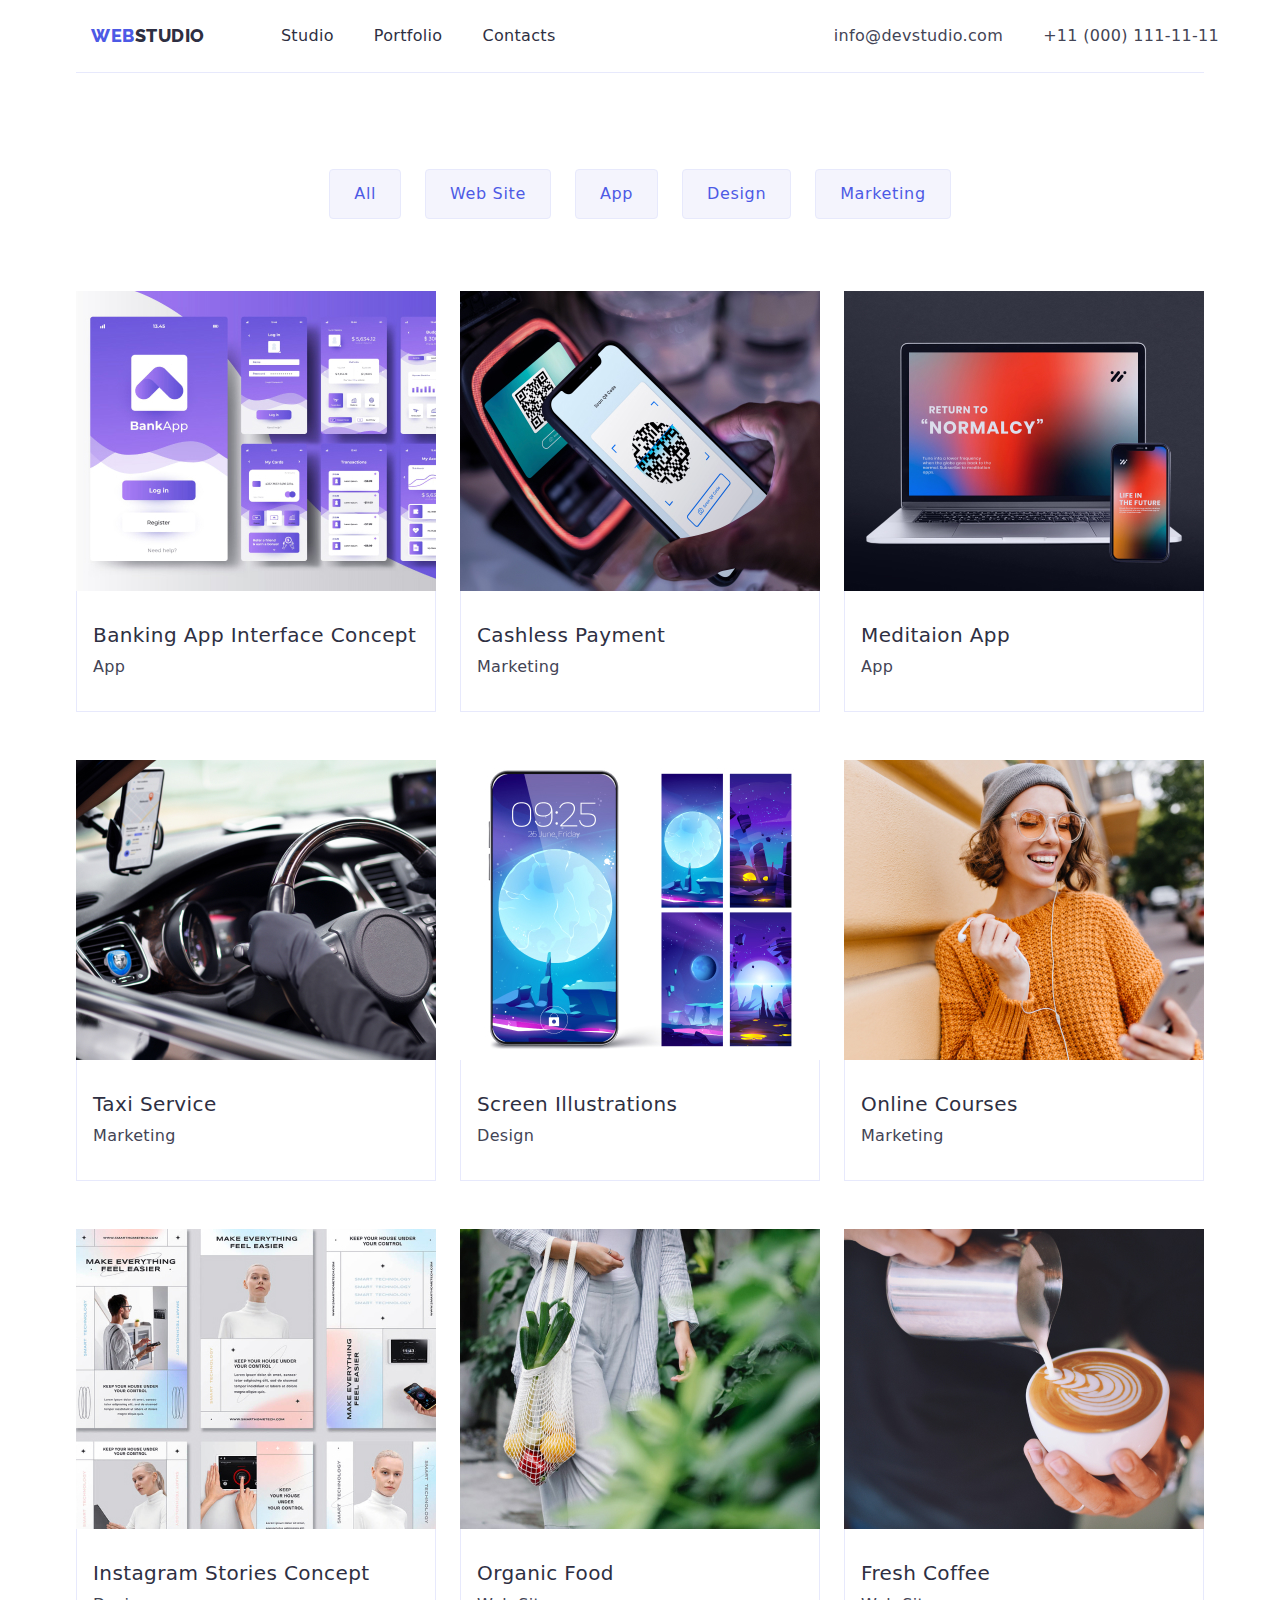
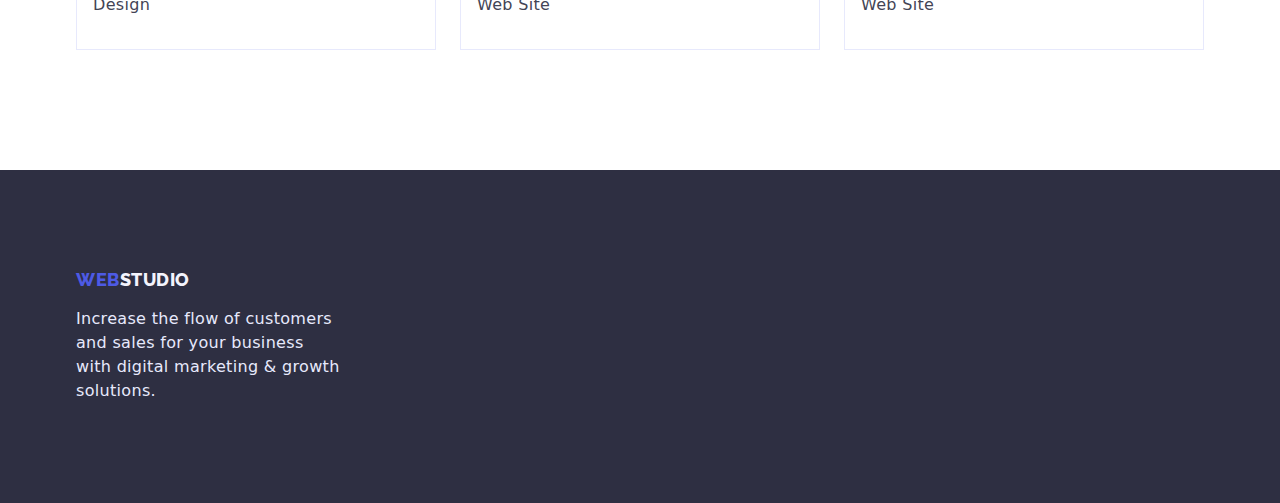
==== portfolio.html @ 59add904 "1" ====
<!DOCTYPE html>
<html lang="en">

<head>
	<meta charset="UTF-8" />
	<meta http-equiv="X-UA-Compatible" content="IE=edge" />
	<meta name="viewport" content="width=device-width, initial-scale=1.0" />

	<link rel="preconnect" href="https://fonts.googleapis.com" />
	<link rel="preconnect" href="https://fonts.gstatic.com" crossorigin />
	<link
		href="https://fonts.googleapis.com/css2?family=Raleway:wght@800&family=Roboto:wght@400;500;700;900&display=swap"
		rel="stylesheet" />
	<link rel="stylesheet" href="./CSS/styles.css" />
	<link rel="stylesheet" href="https://cdn.jsdelivr.net/npm/modern-normalize@1.1.0/modern-normalize.min.css" />
	<title>Portfolio</title>
</head>

<body>
	<div class="container">
		<header class="header">
			<div class="container page-container">
				<nav class="header-nav">
					<a href="./index.html" class="logotype"><span class="logo">Web</span><span>Studio</span></a>
					<ul class="site-menu">
						<li class="nav-inner"><a href="" class="nav-site link">Studio</a></li>
						<li class="nav-inner"><a href="./portfolio.html" class="nav-site link">Portfolio</a></li>
						<li class="nav-inner"><a href="" class="nav-site link">Contacts</a></li>
					</ul>
				</nav>
				<address class="address">
					<ul class="address-list">
						<li class="address-inner">
							<a href="mailto:info@devstudio.com" class="address-item link">info@devstudio.com</a>
						</li>

						<li class="address-inner">
							<a href="tel:+110001111111" class="address-item link">+11 (000) 111-11-11</a>
						</li>
					</ul>
				</address>
			</div>
		</header>
	</div>
	<main>
		<section class="section-portfolio">
			<div class="container">
				<h1 class="visually-hidden">Portfolio</h1>
				<ul class="list-btn">
					<li class="btn-item"><button type="button" class="buttons-nav">All</button></li>
					<li class="btn-item"><button type="button" class="buttons-nav"> Web Site</button></li>
					<li class="btn-item"><button type="button" class="buttons-nav">App</button></li>
					<li class="btn-item"><button type="button" class="buttons-nav">Design</button></li>
					<li class="btn-item"><button type="button" class="buttons-nav">Marketing</button></li>
				</ul>
				<!-- row1 -->

				<ul class="list-product">
					<li class="item-product">
						<img src="./images/app1.jpg" alt="app1" width="360" />
						<div class="block-img">
							<h2 class="title-img">Banking App Interface Concept</h2>
							<p class="title-service">App</p>
						</div>
					</li>
					<li class="item-product">
						<img src="./images/Marketing1.jpg" alt="marketing1" width="360" />
						<div class="block-img">
							<h2 class="title-img">Cashless Payment</h2>
							<p class="title-service">Marketing</p>
						</div>
					</li>
					<li class="item-product">
						<img src="./images/app2.jpg" alt="app2" width="360" />
						<div class="block-img">
							<h2 class="title-img">Meditaion App</h2>
							<p class="title-service">App</p>
						</div>
					</li>
					<!-- row2 -->
					<li class="item-product">
						<img src="./images/Marketing2.jpg" alt="marketing2" width="360" />
						<div class="block-img">
							<h2 class="title-img">Taxi Service</h2>
							<p class="title-service">Marketing</p>
						</div>
					</li>
					<li class="item-product">
						<img src="./images/Design1.jpg" alt="Design1" width="360" />
						<div class="block-img">
							<h2 class="title-img">Screen Illustrations</h2>
							<p class="title-service">Design</p>
						</div>
					</li>
					<li class="item-product">
						<img src="./images/Marketing3.jpg" alt="Marketing3" width="360" />
						<div class="block-img">
							<h2 class="title-img">Online Courses</h2>
							<p class="title-service">Marketing</p>
						</div>
					</li>

					<!-- row3 -->
					<li class="item-product">
						<img src="./images/Design2.jpg" alt="Design2" width="360" />
						<div class="block-img">
							<h2 class="title-img">Instagram Stories Concept</h2>
							<p class="title-service">Design</p>
						</div>
					</li>
					<li class="item-product">
						<img src="./images/WebSite1.jpg" alt="WebSite1" width="360" />
						<div class="block-img">
							<h2 class="title-img">Organic Food</h2>
							<p class="title-service">Web Site</p>
						</div>
					</li>
					<li class="item-product">
						<img src="./images/WebSite2.jpg" alt="WebSite2" width="360" />
						<div class="block-img">
							<h2 class="title-img">Fresh Coffee</h2>
							<p class="title-service">Web Site</p>
						</div>
					</li>
				</ul>
			</div>
		</section>
	</main>

	<footer class="cellar">
		<div class="container">
			<a href="./index.html" class="logotype-cellar"><span class="logo-cellar">Web</span><span>Studio</span></a>

			<p class="description-footer">
				Increase the flow of customers and sales for your business with digital marketing & growth solutions.
			</p>
		</div>
	</footer>
</body>

</html>
---- CSS/styles.css ----
body {
	font-family: "Roboto", sans-serif;
	font-size: 16px;
	letter-spacing: 0.02em;
	line-height: 1.5;
	color: #2e2f42;
}

h1,
h2,
h3,
h4,
h5,
h6,
p {
	margin-top: 0;
	margin-bottom: 0;
}
ul,
ol {
	margin-bottom: 0;
	margin-top: 0;
	padding-left: 0;
}

a {
	text-decoration: none;
}

ul,
ol {
	list-style: none;
}
img {
	max-width: 100%;
	height: auto;
	display: block;
}
.visually-hidden {
	position: absolute;
	height: 1px;
	margin: -1px;
	border: 0;
	padding: 0;
	white-space: nowrap;
	clip-path: inset(100%);
	clip: rect(0 0 0 0);
	overflow: hidden;
	width: 1px;
}
.header {
	padding: 24px 0;
	border-bottom: 1px solid #e7e9fc;
}
.header-nav {
	display: flex;
	align-items: center;
}

.logotype {
	font-family: "Raleway";
	font-style: normal;
	font-weight: 800;
	font-size: 18px;
	line-height: 1.33;
	display: flex;
	align-items: center;
	letter-spacing: 0.03em;
	text-transform: uppercase;
	color: #2e2f42;
	margin-right: 76px;
}

.logo {
	color: #4d5ae5;
}
.nav-menu {
	display: flex;
	align-items: center;
}
.site-menu {
	display: flex;
	align-items: center;
}

.nav-inner:not(:last-child) {
	margin-right: 40px;
}
.nav-site {
	font-weight: 500;

	color: #2e2f42;
}
.nav-site {
	background: #ffffff;
}
.nav-site:hover {
	color: #4d5ae5;
}

.nav-site:focus {
	color: #434455;
}

.link {
}

.address {
	font-style: normal;
	margin-left: auto;
}

.address-list {
	display: flex;
	align-items: center;
}
.address-inner:not(:last-child) {
	margin-right: 40px;
}
.address-item {
	font-weight: 400;
	font-size: 16px;
	line-height: 24px;

	letter-spacing: 0.02em;

	color: #434455;
}

.address-item:hover {
	color: #4d5ae5;
}

.address-item:focus {
	color: #434455;
}

.dark {
	background: #2e2f42;
}
.hero {
	text-align: center;
	background: #2e2f42;

	padding-top: 188px;
	padding-bottom: 188px;
}

.header-title {
	font-weight: 700;
	font-size: 56px;
	line-height: 1.07;

	color: #ffffff;
	width: 507px;
	margin: 0 auto 48px;
	text-align: center;
	letter-spacing: 0.02em;
}
.hearo-btn {
	line-height: 1.5;
	height: 10px;
	letter-spacing: 0.04em;
	cursor: pointer;
	color: #ffffff;
	padding: 16px 32px;
	gap: 10px;
	background: #4d5ae5;
	box-shadow: 0px 4px 4px rgb(0 0 0 / 15%);
	border-radius: 4px;
	flex-basis: 56px;
	height: 56px;
	border: none;
}

.hero-container {
	display: flex;
	text-align: center;
	flex-direction: column;
	align-items: center;
	flex-wrap: wrap;
}
.button-container {
}

.title-block {
	line-height: 1.2;
	font-weight: 500;
	font-size: 20px;
}

.description-block {
	font-weight: 400;

	line-height: 24px;

	color: #434455;
}

.examplex {
	line-height: 1.11;
}

.header-examplex {
	font-weight: 700;
	font-size: 36px;

	line-height: 1.11;

	text-transform: capitalize;
}

.work-team {
	background: #f4f4fd;
}

.list-img-team {
}

.img-team {
}

.workers-name {
	line-height: 1.2;
	font-weight: 500;
	font-size: 20px;
}

.position {
	font-weight: 400;
	font-size: 16px;
	line-height: 24px;
}

.logotype-cellar {
	font-family: "Raleway";
	font-weight: 800;
	font-size: 18px;
	line-height: 1.16;
	display: flex;
	align-items: center;
	letter-spacing: 0.03em;
	text-transform: uppercase;
	color: #f4f4fd;
	margin-bottom: 16px;
}

.logo-cellar {
	color: #4d5ae5;
}

.dark-back {
	background: #2e2f42;
}

.list-btn {
}

.btn-item {
}

.buttons-nav {
	font-family: inherit;
	font-weight: 500;

	letter-spacing: 0.04em;

	color: #4d5ae5;

	cursor: pointer;

	background: #f4f4fd;

	border: 1px solid #e7e9fc;
	border-radius: 4px;
	line-height: 1.5;
}

.hearo-btn:focus {
	color: #4d5ae5;
}

.hearo-btn:hover {
	color: #ffffff;
	background: #404bbf;
	box-shadow: 0px 3px 1px rgba(0, 0, 0, 0.1), 0px 2px 1px rgba(0, 0, 0, 0.08), 0px 2px 2px rgba(0, 0, 0, 0.12);
}

.text-button:hover {
	background: #404bbf;
}

.container {
	width: 1158px;
	margin-left: auto;
	margin-right: auto;
	padding: 0 15px;
}

.page-container {
	display: flex;
	align-items: center;
}

.feature {
	padding-bottom: 120px;
	padding-top: 120px;
}

.notitle {
	display: flex;
	position: absolute;
	width: 1px;
	height: 1px;
	margin: -1px;
	border: 0;
	padding: 0;
	white-space: nowrap;
	clip-path: inset(100%);
	clip: rect(0 0 0 0);
	overflow: hidden;
}

.feature-list {
	display: flex;
}
.feature-item:not(:nth-child(4n)) {
	margin-right: 24px;
}
.feature-title {
	font-weight: 500;
	font-size: 20px;
	line-height: 1.2;
	letter-spacing: 0.02em;
	margin-bottom: 8px;
}
.feature-text {
	color: #434455;
}
.examplex-section {
	padding-bottom: 120px;
}
.section-team {
	background: #f4f4fd;

	padding-bottom: 120px;
	padding-top: 120px;
}

.team-title {
	font-weight: 700;
	font-size: 36px;
	line-height: 40px;
	text-align: center;
	text-transform: capitalize;
	margin-bottom: 72px;
}

.team-list {
	display: flex;
	gap: 24px;
}

.team-list > li {
	background: #ffffff;
	box-shadow: 0px 1px 6px rgba(46, 47, 66, 0.08), 0px 1px 1px rgba(46, 47, 66, 0.16), 0px 2px 1px rgba(46, 47, 66, 0.08);
	border-radius: 0px 0px 4px 4px;
}

.text-container {
	padding-top: 32px;
	padding-bottom: 32px;
}

.team-minititles {
	font-weight: 500;
	font-size: 20px;
	line-height: 1.2;
	margin-bottom: 8px;
	text-align: center;
}

.team-text {
	text-align: center;

	color: #434455;
}
.cellar {
	background: #2e2f42;
	padding: 100px 0;
}

.description-footer {
	display: inline-block;

	color: #e7e9fc;
	width: 264px;
}

.examplex {
	padding-top: 0;
}
.ex-title {
	font-weight: 700;
	font-size: 36px;
	line-height: 1.11;
	text-align: center;

	text-transform: capitalize;
	margin-bottom: 72px;
}
.ex-list {
	display: flex;
}

.ex-img:not(:nth-child(3n)) {
	margin-right: 24px;
}
.section-portfolio {
	padding-top: 96px;
	padding-bottom: 120px;
}

.list-btn {
	display: flex;
	justify-content: center;
	text-align: center;
	margin-bottom: 72px;
}
.btn-item:not(:nth-child(5n)) {
	margin-right: 24px;
}

.buttons-nav {
	background: #f4f4fd;
	cursor: pointer;
	border: 1px solid #e7e9fc;
	border-radius: 4px;
	font-weight: 500;
	font-size: 16px;
	line-height: 1.5;
	padding: 12px 24px;
	letter-spacing: 0.04em;
	color: #4d5ae5;
	font-family: inherit;
}

.buttons-nav:focus {
	color: #4d5ae5;
}
.buttons-nav:hover {
	color: #ffffff;
	background: #404bbf;
	box-shadow: 0px 3px 1px rgba(0, 0, 0, 0.1), 0px 2px 1px rgba(0, 0, 0, 0.08), 0px 2px 2px rgba(0, 0, 0, 0.12);
	border-color: #404bbf;
}
.list-product {
	flex-wrap: wrap;
	display: flex;
	justify-content: center;

	padding-left: 0;

	gap: 48px 24px;
}
.item-product {
	width: calc((100% - 48px) / 3);
}
.title-img {
	font-weight: 500;
	font-size: 20px;
	line-height: 1.2;
	letter-spacing: 0.02em;
	margin-bottom: 8px;
}

.title-service {
	color: #434455;
}
.block-img {
	padding-top: 32px;
	border: 1px solid #e7e9fc;
	border-top: 0;
	padding: 32px 16px;
}
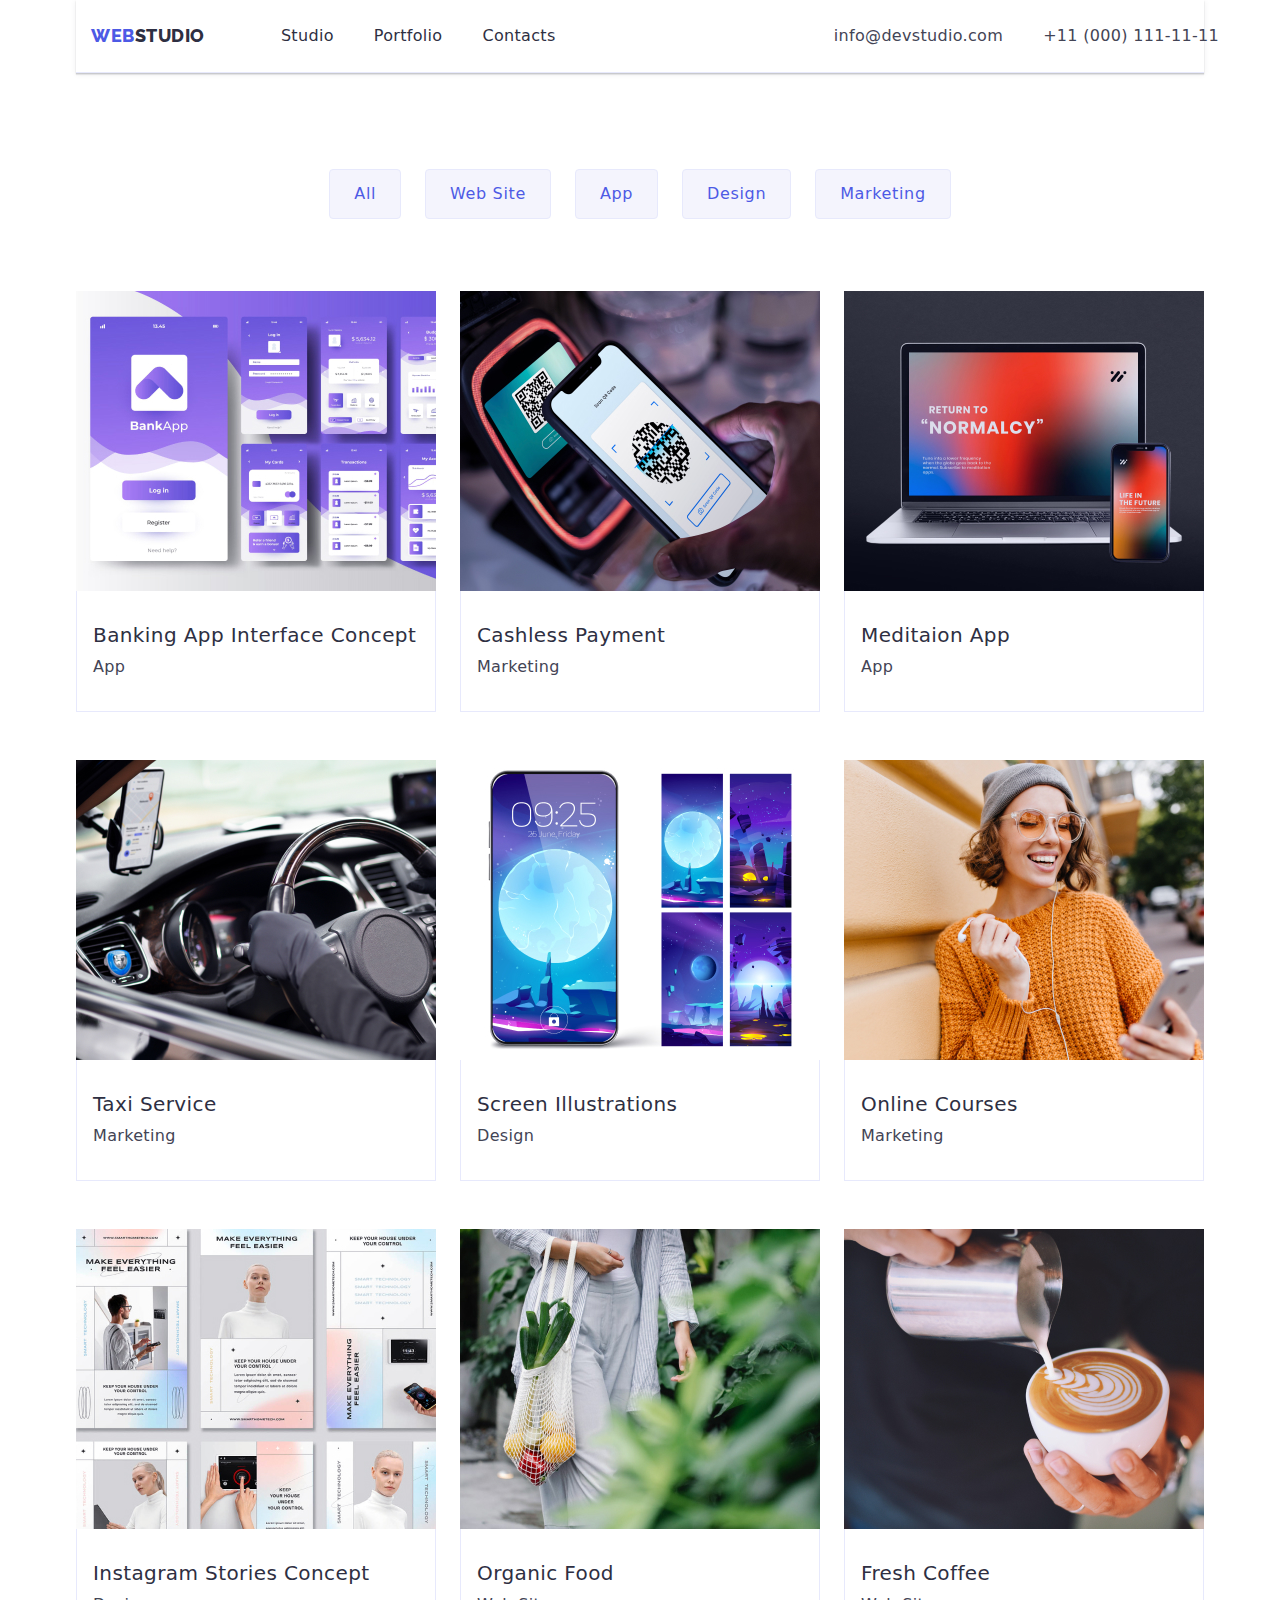
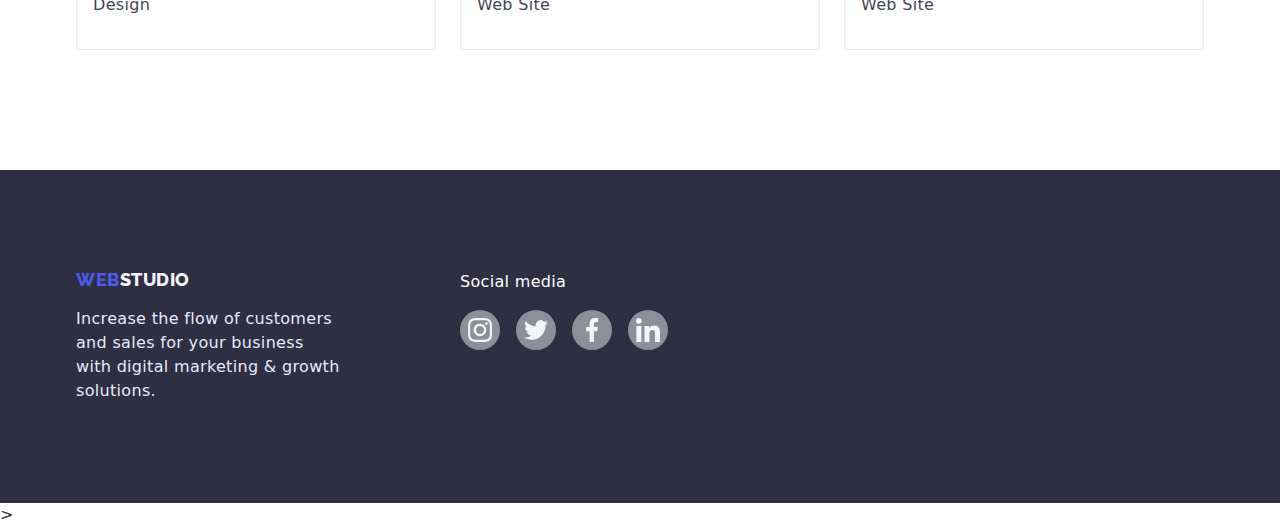
==== commit eb48d648: "end" ====
--- a/portfolio.html
+++ b/portfolio.html
@@ -127,15 +127,52 @@
 		</section>
 	</main>
 
+	<!--Footer-->
+
 	<footer class="cellar">
-		<div class="container">
-			<a href="./index.html" class="logotype-cellar"><span class="logo-cellar">Web</span><span>Studio</span></a>
+		<div class="cellar-cont container">
+			<div class="logo-footer-info"><a href="./index.html" class="logotype-cellar"><span
+						class="logo-cellar">Web</span><span>Studio</span></a>
+				<p class="description-footer">
+					Increase the flow of customers and sales for your business with digital marketing & growth
+					solutions.
+				</p>
+			</div>
+			<div class="link-block">
+				<p class="title-footer-link">Social media</p>
 
-			<p class="description-footer">
-				Increase the flow of customers and sales for your business with digital marketing & growth solutions.
-			</p>
+				<ul class="list-footer-link">
+					<li class="item-footer-list">
+						<a href="#" class="social-link">
+							<svg class="info-footer-link" width="24" height="24">
+								<use href="./images/sprite2.svg#icon-instagram"></use>
+							</svg></a>
+					</li>
+					<li class="item-footer-list">
+						<a href="#" class="social-link">
+							<svg class="info-footer-link" width="24" height="24">
+								<use href="./images/sprite2.svg#icon-twitter"></use>
+							</svg>
+						</a>
+					</li>
+					<li class="item-footer-list">
+						<a href="#" class="social-link">
+							<svg class="info-footer-link" width="24" height="24">
+								<use href="./images/sprite2.svg#icon-facebook"></use>
+							</svg>
+						</a>
+					</li>
+					<li class="item-footer-list">
+						<a href="#" class="social-link">
+							<svg class="info-footer-link" width="24" height="24">
+								<use href="./images/sprite2.svg#icon-linkedin"></use>
+							</svg>
+						</a>
+					</li>
+				</ul>
+			</div>
 		</div>
-	</footer>
+	</footer>>
 </body>
 
 </html>--- a/CSS/styles.css
+++ b/CSS/styles.css
@@ -51,6 +51,7 @@
 .header {
 	padding: 24px 0;
 	border-bottom: 1px solid #e7e9fc;
+	box-shadow: 0px 2px 1px rgba(46, 47, 66, 0.08), 0px 1px 1px rgba(46, 47, 66, 0.16), 0px 1px 6px rgba(46, 47, 66, 0.08);
 }
 .header-nav {
 	display: flex;
@@ -135,15 +136,18 @@
 	color: #434455;
 }
 
-.dark {
-	background: #2e2f42;
-}
 .hero {
 	text-align: center;
-	background: #2e2f42;
-
-	padding-top: 188px;
-	padding-bottom: 188px;
+	max-width: 1440рх;
+	height: 600px;
+	margin-left: auto;
+	margin-right: auto;
+	background-color: rgba(46, 47, 66, 0.7);
+	background-image: url(../images/Dark-bg.png), url(../images/officepeople.jpg);
+	background-repeat: no-repeat;
+	background-position: center;
+	background-size: cover;
+	padding: 188px 0;
 }
 
 .header-title {
@@ -180,8 +184,6 @@
 	align-items: center;
 	flex-wrap: wrap;
 }
-.button-container {
-}
 
 .title-block {
 	line-height: 1.2;
@@ -212,12 +214,6 @@
 
 .work-team {
 	background: #f4f4fd;
-}
-
-.list-img-team {
-}
-
-.img-team {
 }
 
 .workers-name {
@@ -251,12 +247,6 @@
 
 .dark-back {
 	background: #2e2f42;
-}
-
-.list-btn {
-}
-
-.btn-item {
 }
 
 .buttons-nav {
@@ -321,12 +311,6 @@
 	overflow: hidden;
 }
 
-.feature-list {
-	display: flex;
-}
-.feature-item:not(:nth-child(4n)) {
-	margin-right: 24px;
-}
 .feature-title {
 	font-weight: 500;
 	font-size: 20px;
@@ -367,19 +351,17 @@
 	border-radius: 0px 0px 4px 4px;
 }
 
-.text-container {
-	padding-top: 32px;
-	padding-bottom: 32px;
-}
-
 .team-minititles {
 	font-weight: 500;
 	font-size: 20px;
 	line-height: 1.2;
-	margin-bottom: 8px;
-	text-align: center;
-}
-
+	padding-top: 32px;
+	text-align: center;
+}
+.text-container {
+	padding-top: 8px;
+	padding-bottom: 8px;
+}
 .team-text {
 	text-align: center;
 
@@ -391,7 +373,7 @@
 }
 
 .description-footer {
-	display: inline-block;
+	display: flex;
 
 	color: #e7e9fc;
 	width: 264px;
@@ -483,3 +465,163 @@
 	border-top: 0;
 	padding: 32px 16px;
 }
+.item-product:hover,
+:focus {
+	box-shadow: 0px 1px 6px rgba(46, 47, 66, 0.08), 0px 1px 1px rgba(46, 47, 66, 0.16), 0px 2px 1px rgba(46, 47, 66, 0.08);
+}
+
+.list-icon {
+	display: flex;
+	justify-content: center;
+	align-items: center;
+	flex-wrap: wrap;
+	gap: 24px;
+}
+.icon-item {
+	flex-basis: calc((100% - 72px) / 4);
+}
+.info-icon {
+}
+.block-icon {
+	display: flex;
+	width: 264px;
+	height: 112px;
+	background: #f4f4fd;
+	border-radius: 4px;
+	justify-content: center;
+	align-items: center;
+	margin-bottom: 8px;
+}
+
+.block-icon-link {
+	display: flex;
+	justify-content: center;
+	align-items: center;
+	flex-direction: row;
+	margin-left: auto;
+	margin-right: auto;
+	width: 232px;
+	height: 40px;
+}
+
+.list-icon-link {
+	display: flex;
+}
+.list-item-link {
+	flex-basis: calc((100% - 72px) / 4);
+}
+.list-item-link:not(:last-child) {
+	margin-right: 24px;
+}
+
+.btn-social {
+	display: flex;
+	background-color: #4d5ae5;
+	width: 40px;
+	height: 40px;
+	justify-content: center;
+	align-items: center;
+	border-radius: 50%;
+}
+.btn-social:hover {
+	background: #404bbf;
+}
+.btn-social:focus {
+	background: #404bbf;
+}
+.info-icon-link {
+	fill: #fff;
+	width: 50%;
+	height: 50%;
+}
+.customers-title {
+	font-weight: 700;
+	font-size: 36px;
+	line-height: 40px;
+
+	text-align: center;
+
+	text-transform: capitalize;
+
+	color: #2e2f42;
+	margin-bottom: 72px;
+}
+
+.custom {
+	padding-top: 120px;
+}
+.list-logo {
+	display: flex;
+	flex-direction: row;
+	justify-content: center;
+	align-items: flex-start;
+	padding: 0px;
+	gap: 24px;
+	margin-bottom: 120px;
+}
+
+.list-logo-icon {
+	width: 168px;
+	height: 88px;
+	display: flex;
+	border: 1px solid #8e8f99;
+	border-radius: 4px;
+	justify-content: center;
+	align-items: center;
+}
+
+.logo-info {
+	fill: #8e8f99;
+}
+
+.logo-info:hover,
+:focus {
+	fill: #404bbf;
+}
+.title-footer-link {
+	font-weight: 500;
+	font-size: 16px;
+	line-height: 24px;
+
+	letter-spacing: 0.02em;
+
+	color: #ffffff;
+}
+
+.cellar-cont {
+	display: flex;
+}
+.title-footer-link {
+	margin-bottom: 16px;
+}
+.link-block {
+	margin-left: 120px;
+}
+.list-footer-link {
+	display: flex;
+	flex-direction: row;
+	justify-content: center;
+	align-items: flex-start;
+
+	gap: 16px;
+}
+.item-footer-list:hover,
+:focus {
+	background-color: #31d0aa;
+}
+.item-footer-list {
+	background: #8e8f99;
+	border-radius: 50%;
+	width: 40px;
+	height: 40px;
+}
+.social-link {
+	display: flex;
+	width: 100%;
+	height: 100%;
+	align-items: center;
+	justify-content: center;
+}
+.info-footer-link {
+	fill: #f4f4fd;
+}
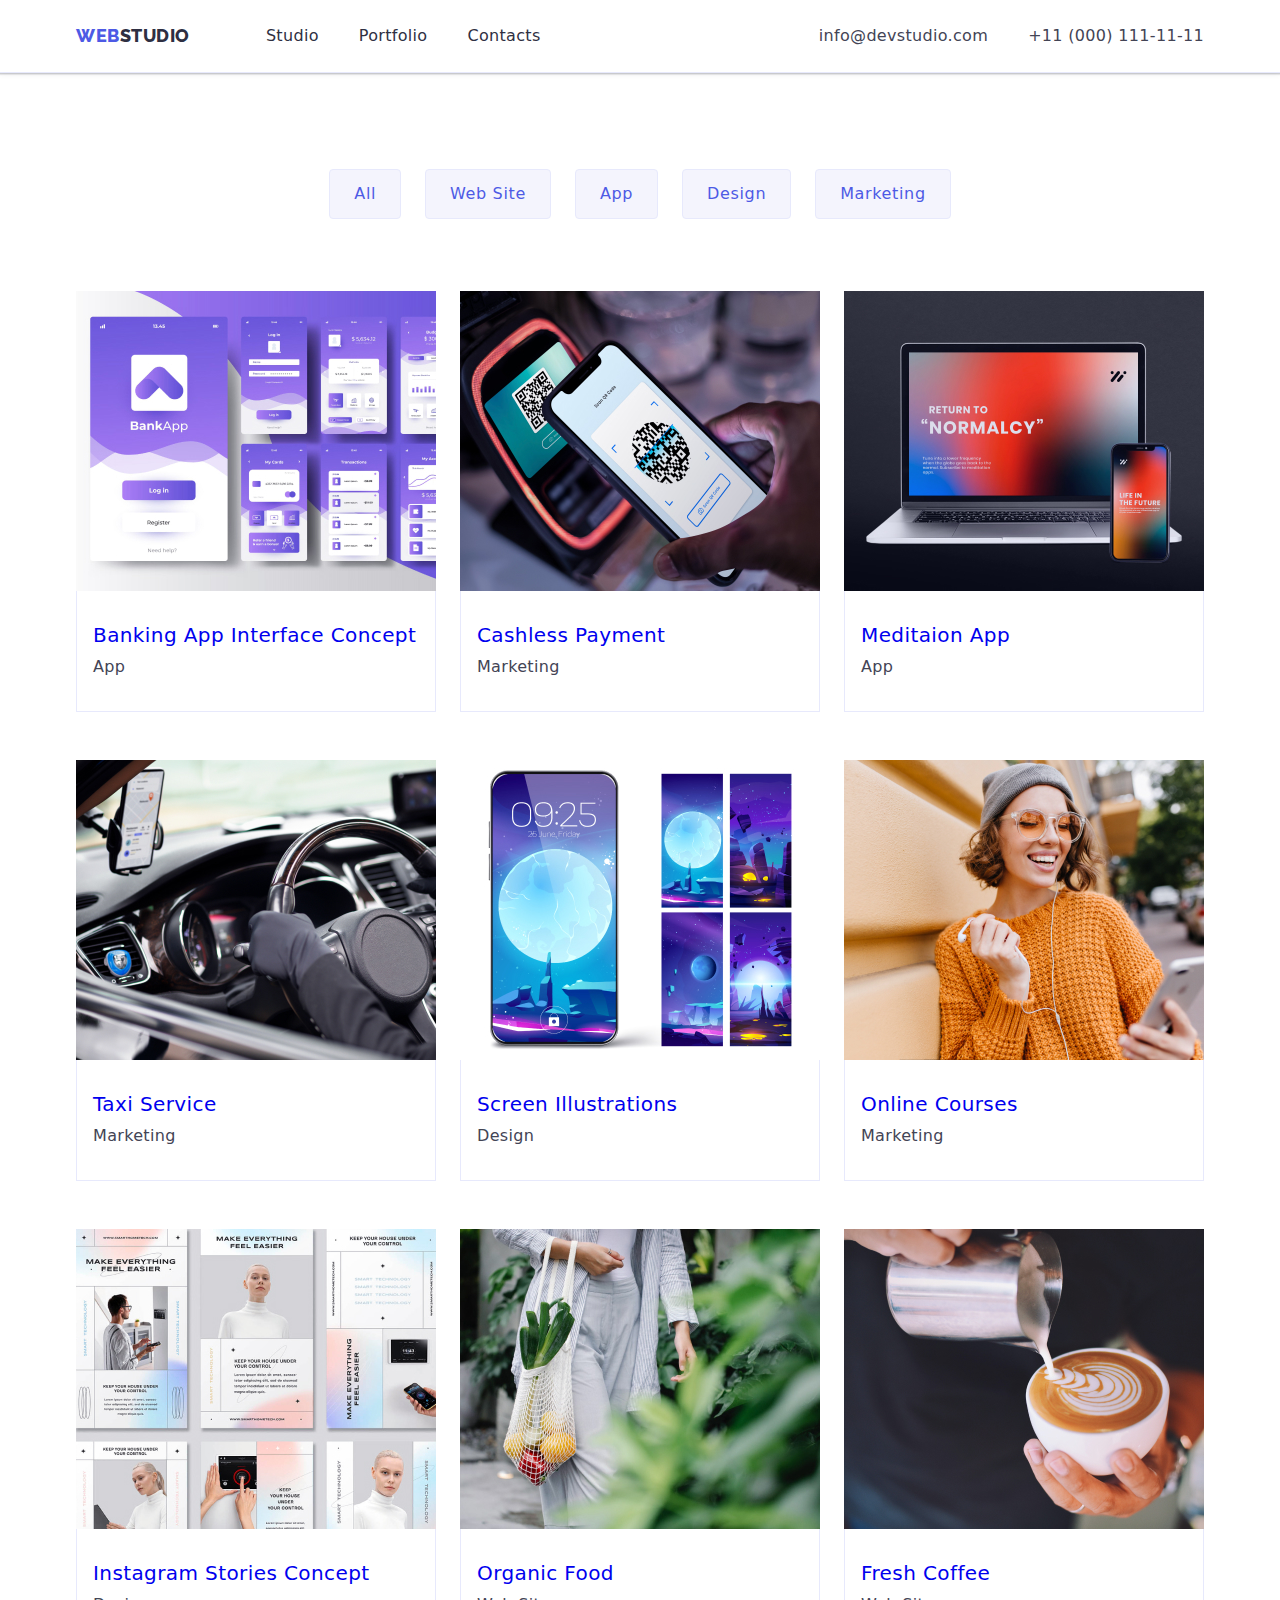
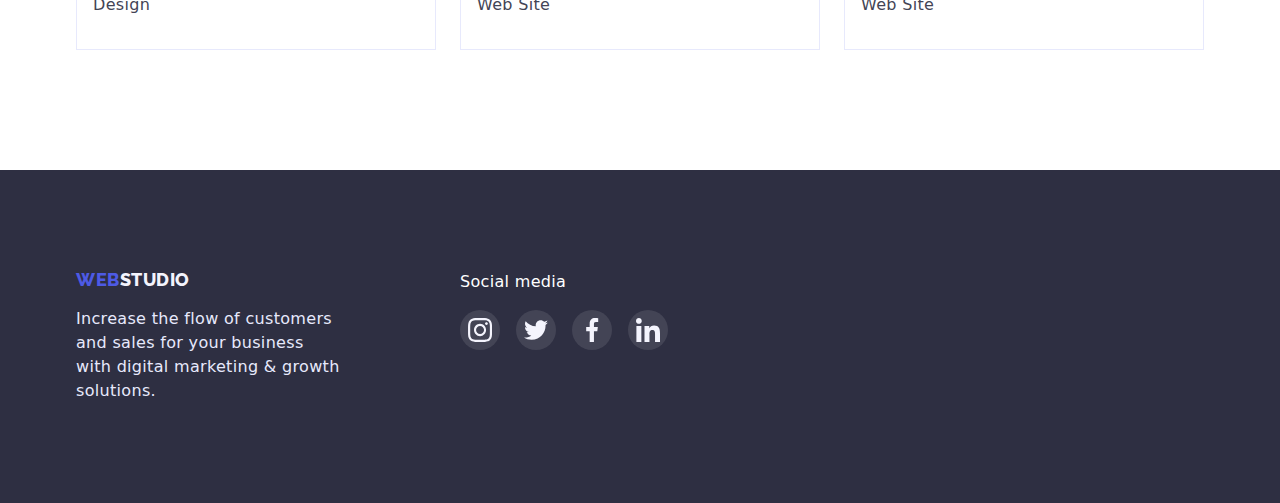
==== commit 965257e8: "3" ====
--- a/portfolio.html
+++ b/portfolio.html
@@ -17,31 +17,30 @@
 </head>
 
 <body>
-	<div class="container">
-		<header class="header">
-			<div class="container page-container">
-				<nav class="header-nav">
-					<a href="./index.html" class="logotype"><span class="logo">Web</span><span>Studio</span></a>
-					<ul class="site-menu">
-						<li class="nav-inner"><a href="" class="nav-site link">Studio</a></li>
-						<li class="nav-inner"><a href="./portfolio.html" class="nav-site link">Portfolio</a></li>
-						<li class="nav-inner"><a href="" class="nav-site link">Contacts</a></li>
-					</ul>
-				</nav>
-				<address class="address">
-					<ul class="address-list">
-						<li class="address-inner">
-							<a href="mailto:info@devstudio.com" class="address-item link">info@devstudio.com</a>
-						</li>
+	<header class="header">
+		<div class="container page-container">
+			<nav class="header-nav">
+				<a href="./index.html" class="logotype"><span class="logo">Web</span><span>Studio</span></a>
+				<ul class="site-menu">
+					<li class="nav-inner"><a href="" class="nav-site link">Studio</a></li>
+					<li class="nav-inner"><a href="./portfolio.html" class="nav-site link">Portfolio</a></li>
+					<li class="nav-inner"><a href="" class="nav-site link">Contacts</a></li>
+				</ul>
+			</nav>
+			<address class="address">
+				<ul class="address-list">
+					<li class="address-inner">
+						<a href="mailto:info@devstudio.com" class="address-item link">info@devstudio.com</a>
+					</li>
 
-						<li class="address-inner">
-							<a href="tel:+110001111111" class="address-item link">+11 (000) 111-11-11</a>
-						</li>
-					</ul>
-				</address>
-			</div>
-		</header>
-	</div>
+					<li class="address-inner">
+						<a href="tel:+110001111111" class="address-item link">+11 (000) 111-11-11</a>
+					</li>
+				</ul>
+			</address>
+		</div>
+	</header>
+
 	<main>
 		<section class="section-portfolio">
 			<div class="container">
@@ -57,70 +56,81 @@
 
 				<ul class="list-product">
 					<li class="item-product">
-						<img src="./images/app1.jpg" alt="app1" width="360" />
-						<div class="block-img">
-							<h2 class="title-img">Banking App Interface Concept</h2>
-							<p class="title-service">App</p>
-						</div>
+						<a href="#" class="link-product">
+							<img src="./images/app1.jpg" alt="app1" width="360" />
+							<div class="block-img">
+								<h2 class="title-img">Banking App Interface Concept</h2>
+								<p class="title-service">App</p>
+							</div>
+						</a>
 					</li>
-					<li class="item-product">
-						<img src="./images/Marketing1.jpg" alt="marketing1" width="360" />
-						<div class="block-img">
-							<h2 class="title-img">Cashless Payment</h2>
-							<p class="title-service">Marketing</p>
-						</div>
+					<li class="item-product"><a href="#" class="link-product">
+							<img src="./images/Marketing1.jpg" alt="marketing1" width="360" />
+							<div class="block-img">
+								<h2 class="title-img">Cashless Payment</h2>
+								<p class="title-service">Marketing</p>
+							</div>
+						</a>
 					</li>
-					<li class="item-product">
-						<img src="./images/app2.jpg" alt="app2" width="360" />
-						<div class="block-img">
-							<h2 class="title-img">Meditaion App</h2>
-							<p class="title-service">App</p>
-						</div>
+					<li class="item-product"><a href="#" class="link-product">
+							<img src="./images/app2.jpg" alt="app2" width="360" />
+							<div class="block-img">
+								<h2 class="title-img">Meditaion App</h2>
+								<p class="title-service">App</p>
+							</div>
+						</a>
 					</li>
 					<!-- row2 -->
-					<li class="item-product">
-						<img src="./images/Marketing2.jpg" alt="marketing2" width="360" />
-						<div class="block-img">
-							<h2 class="title-img">Taxi Service</h2>
-							<p class="title-service">Marketing</p>
-						</div>
+					<li class="item-product"><a href="#" class="link-product">
+							<img src="./images/Marketing2.jpg" alt="marketing2" width="360" />
+							<div class="block-img">
+								<h2 class="title-img">Taxi Service</h2>
+								<p class="title-service">Marketing</p>
+							</div>
+						</a>
 					</li>
-					<li class="item-product">
-						<img src="./images/Design1.jpg" alt="Design1" width="360" />
-						<div class="block-img">
-							<h2 class="title-img">Screen Illustrations</h2>
-							<p class="title-service">Design</p>
-						</div>
+					<li class="item-product"><a href="#" class="link-product">
+							<img src="./images/Design1.jpg" alt="Design1" width="360" />
+							<div class="block-img">
+								<h2 class="title-img">Screen Illustrations</h2>
+								<p class="title-service">Design</p>
+							</div>
+						</a>
 					</li>
-					<li class="item-product">
-						<img src="./images/Marketing3.jpg" alt="Marketing3" width="360" />
-						<div class="block-img">
-							<h2 class="title-img">Online Courses</h2>
-							<p class="title-service">Marketing</p>
-						</div>
+					<li class="item-product"><a href="#" class="link-product">
+							<img src="./images/Marketing3.jpg" alt="Marketing3" width="360" />
+							<div class="block-img">
+								<h2 class="title-img">Online Courses</h2>
+								<p class="title-service">Marketing</p>
+							</div>
+						</a>
 					</li>
 
 					<!-- row3 -->
-					<li class="item-product">
-						<img src="./images/Design2.jpg" alt="Design2" width="360" />
-						<div class="block-img">
-							<h2 class="title-img">Instagram Stories Concept</h2>
-							<p class="title-service">Design</p>
-						</div>
+					<li class="item-product"><a href="#" class="link-product">
+							<img src="./images/Design2.jpg" alt="Design2" width="360" />
+							<div class="block-img">
+								<h2 class="title-img">Instagram Stories Concept</h2>
+								<p class="title-service">Design</p>
+							</div>
+						</a>
+					</li>
+					<li class="item-product"><a href="#" class="link-product">
+							<img src="./images/WebSite1.jpg" alt="WebSite1" width="360" />
+							<div class="block-img">
+								<h2 class="title-img">Organic Food</h2>
+								<p class="title-service">Web Site</p>
+							</div>
+						</a>
 					</li>
 					<li class="item-product">
-						<img src="./images/WebSite1.jpg" alt="WebSite1" width="360" />
-						<div class="block-img">
-							<h2 class="title-img">Organic Food</h2>
-							<p class="title-service">Web Site</p>
-						</div>
-					</li>
-					<li class="item-product">
-						<img src="./images/WebSite2.jpg" alt="WebSite2" width="360" />
-						<div class="block-img">
-							<h2 class="title-img">Fresh Coffee</h2>
-							<p class="title-service">Web Site</p>
-						</div>
+						<a href="#" class="link-product">
+							<img src="./images/WebSite2.jpg" alt="WebSite2" width="360" />
+							<div class="block-img">
+								<h2 class="title-img">Fresh Coffee</h2>
+								<p class="title-service">Web Site</p>
+							</div>
+						</a>
 					</li>
 				</ul>
 			</div>
@@ -145,34 +155,34 @@
 					<li class="item-footer-list">
 						<a href="#" class="social-link">
 							<svg class="info-footer-link" width="24" height="24">
-								<use href="./images/sprite2.svg#icon-instagram"></use>
+								<use href="./images/sprite.svg#icon-instagram-2"></use>
 							</svg></a>
 					</li>
 					<li class="item-footer-list">
 						<a href="#" class="social-link">
 							<svg class="info-footer-link" width="24" height="24">
-								<use href="./images/sprite2.svg#icon-twitter"></use>
+								<use href="./images/sprite.svg#icon-twitter-1"></use>
 							</svg>
 						</a>
 					</li>
 					<li class="item-footer-list">
 						<a href="#" class="social-link">
 							<svg class="info-footer-link" width="24" height="24">
-								<use href="./images/sprite2.svg#icon-facebook"></use>
+								<use href="./images/sprite.svg#icon-facebook-1"></use>
 							</svg>
 						</a>
 					</li>
 					<li class="item-footer-list">
 						<a href="#" class="social-link">
 							<svg class="info-footer-link" width="24" height="24">
-								<use href="./images/sprite2.svg#icon-linkedin"></use>
+								<use href="./images/sprite.svg#icon-linkedin-1"></use>
 							</svg>
 						</a>
 					</li>
 				</ul>
 			</div>
 		</div>
-	</footer>>
+	</footer>
 </body>
 
 </html>--- a/CSS/styles.css
+++ b/CSS/styles.css
@@ -138,7 +138,7 @@
 
 .hero {
 	text-align: center;
-	max-width: 1440рх;
+	max-width: 1440px;
 	height: 600px;
 	margin-left: auto;
 	margin-right: auto;
@@ -465,8 +465,13 @@
 	border-top: 0;
 	padding: 32px 16px;
 }
-.item-product:hover,
-:focus {
+.link-product {
+	display: block;
+}
+.link-product:hover {
+	box-shadow: 0px 1px 6px rgba(46, 47, 66, 0.08), 0px 1px 1px rgba(46, 47, 66, 0.16), 0px 2px 1px rgba(46, 47, 66, 0.08);
+}
+.link-product:focus {
 	box-shadow: 0px 1px 6px rgba(46, 47, 66, 0.08), 0px 1px 1px rgba(46, 47, 66, 0.16), 0px 2px 1px rgba(46, 47, 66, 0.08);
 }
 
@@ -524,7 +529,7 @@
 	border-radius: 50%;
 }
 .btn-social:hover {
-	background: #404bbf;
+	background-color: #404bbf;
 }
 .btn-social:focus {
 	background: #404bbf;
@@ -548,19 +553,19 @@
 }
 
 .custom {
+	padding-bottom: 120px;
 	padding-top: 120px;
 }
 .list-logo {
 	display: flex;
 	flex-direction: row;
-	justify-content: center;
 	align-items: flex-start;
 	padding: 0px;
 	gap: 24px;
-	margin-bottom: 120px;
-}
-
-.list-logo-icon {
+}
+
+.link-custom {
+	fill: #8e8f99;
 	width: 168px;
 	height: 88px;
 	display: flex;
@@ -570,14 +575,21 @@
 	align-items: center;
 }
 
-.logo-info {
-	fill: #8e8f99;
-}
-
-.logo-info:hover,
-:focus {
+.list-logo-icon {
+	display: flex;
+	justify-content: center;
+	align-items: center;
+}
+
+.link-custom:hover {
 	fill: #404bbf;
-}
+	border-color: #404bbf;
+}
+.link-custom:focus {
+	fill: #404bbf;
+	border-color: #404bbf;
+}
+
 .title-footer-link {
 	font-weight: 500;
 	font-size: 16px;
@@ -605,17 +617,17 @@
 
 	gap: 16px;
 }
-.item-footer-list:hover,
-:focus {
+.social-link:hover,
+.social-link:focus {
 	background-color: #31d0aa;
 }
 .item-footer-list {
-	background: #8e8f99;
-	border-radius: 50%;
 	width: 40px;
 	height: 40px;
 }
 .social-link {
+	background: rgba(255, 255, 255, 0.1);
+	border-radius: 50%;
 	display: flex;
 	width: 100%;
 	height: 100%;
